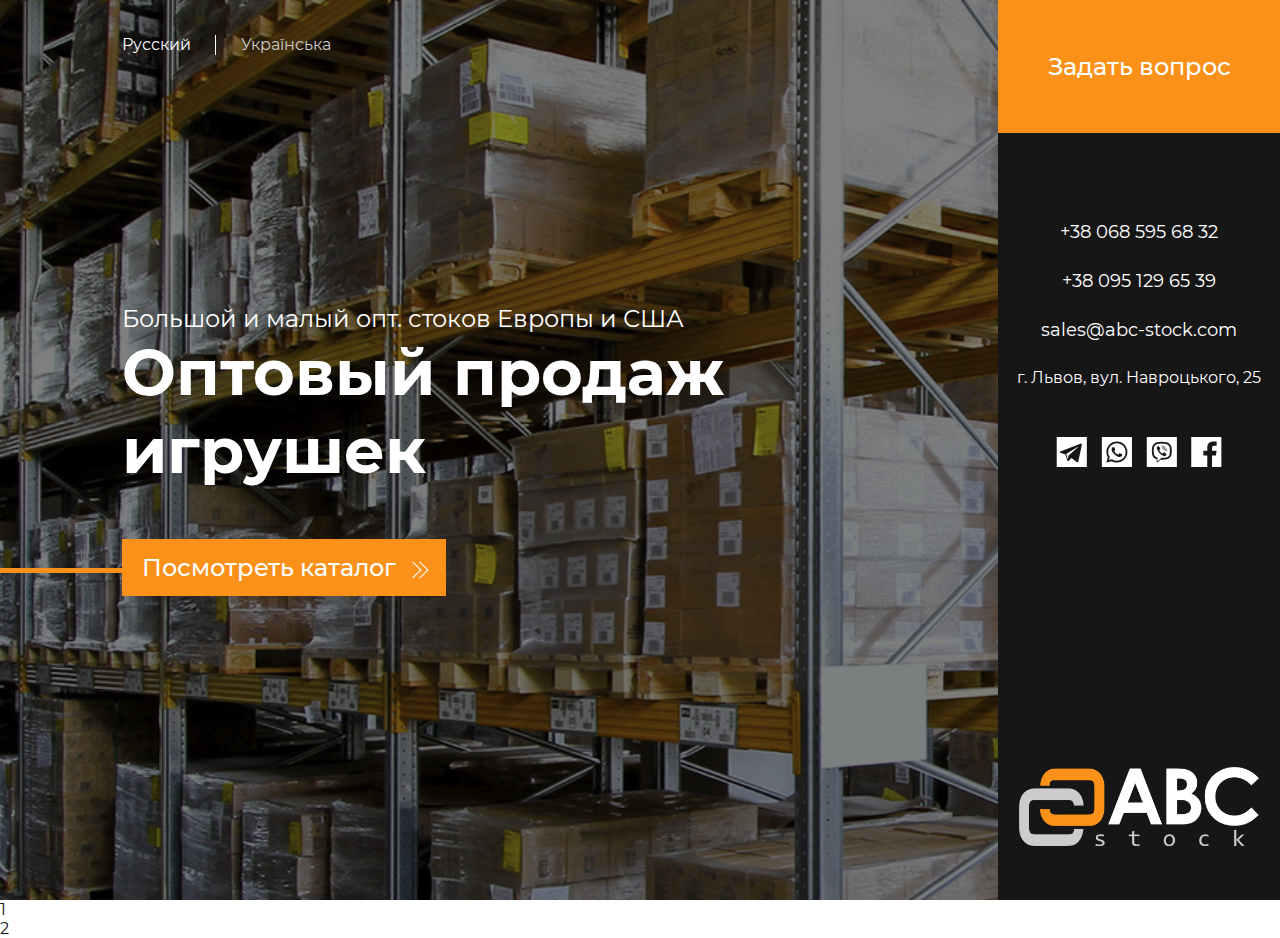
==== index.html @ 7665bb8b "Первый екран full hd" ====
<!DOCTYPE html>
<html lang="en">
<head>
	<meta charset="utf-8">
	<!-- <base href="/"> -->

	<title>ABC</title>
	<meta name="description" content="">

	<meta http-equiv="X-UA-Compatible" content="IE=edge">
	<meta name="viewport" content="width=device-width, initial-scale=1, maximum-scale=1">
	
	<!-- Template Basic Images Start -->
	<meta property="og:image" content="path/to/image.jpg">
	<link rel="icon" href="img/favicon/favicon.ico">
	<link rel="apple-touch-icon" sizes="180x180" href="img/favicon/apple-touch-icon-180x180.png">
	<!-- Template Basic Images End -->
	
	<!-- Custom Browsers Color Start -->
	<meta name="theme-color" content="#fc7700">
	<!-- Custom Browsers Color End -->
	<meta name="apple-mobile-web-app-capable" content="yes">
    <meta name="apple-mobile-web-app-status-bar-style" content="#fc7700">

	<!--Style-->
	<link rel="stylesheet" href="css/style.css">
</head>
<body>
	<header>
		<div class="firt_screen_wrapper">
			<div class="custom_row">
				<div class="firt_screen_left column" style="background-image: url('img/main_page.png')">
					<div class="firt_screen_left_rapper">
						<div class="lang_panel">
							<form>
								<div class="lang_panel_wrapper">
									<div class="lang_panel_wrapper-items">
										<label class="lang_label">
											<input type="radio" name="lang" checked>
											<span class="lang_title">Русский</span>
										</label>
									</div>
									<div class="lang_panel_wrapper-items">
										<label class="lang_label">
											<input type="radio" name="lang">
											<span class="lang_title">Українська</span>
										</label>
									</div>
								</div>
							</form>
						</div>
						<div class="firt_screen_left_text">
							<div class="firt_screen_left_text_small">
								Большой и малый опт. стоков Европы и США
							</div>
							<h1>
								Оптовый продаж игрушек
							</h1>
							<div class="button_wrapper">
								<a href="#" class="btn_orange">
									Посмотреть каталог
									<span class="btn_orange_icon icon"></span>
								</a>
							</div>
						</div>
					</div>
				</div>
				<div class="firt_screen_right column">
					<div class="firt_screen_right_wrapper">
						<a href="#" class="orange_link">
							Задать вопрос
						</a>
						<div class="firt_screen_bottom-with-social">
							<div class="social_and_contacts">
								<div class="contacts-header_wrapper">
									<ul class="contacts-header-list list-style-delate">
										<li>
											<a href="tel:0685956832">+38 068 595 68 32</a>
										</li>
										<li>
											<a href="tel:0685956832">+38 095 129 65 39</a>
										</li>
										<li>
											<a href="mailto:sales@abc-stock.com">	sales@abc-stock.com
											</a>
										</li>
										<li>
											<address>
												г. Львов, вул. Навроцького, 25
											</address>
										</li>
									</ul>
								</div>
								<div class="social">
									<ul class="social-list list-style-delate list-vertival">
										<li>
											<a href="#">
												<svg xmlns="http://www.w3.org/2000/svg" width="31" height="30" viewBox="0 0 31 30"><g><g><g><path fill="#fff" d="M21.614 9.899l-11.038 6.846a.502.502 0 0 0-.215.576l1.48 4.771c.032.1.178.087.19-.018l.36-3.199a.502.502 0 0 1 .166-.32l9.347-8.266c.224-.198-.036-.548-.29-.39z"/></g><g><path fill="#fff" d="M25.817 7.82L22.38 24.247a1.083 1.083 0 0 1-1.7.65l-5.188-3.807-2.644 2.7a.878.878 0 0 1-1.465-.351l-1.909-6.056-5.113-1.51c-.671-.198-.711-1.133-.06-1.387l20.125-7.843a1.035 1.035 0 0 1 1.39 1.177zM.73 0v30.094h30.094V0z"/></g></g></g></svg>
											</a>
										</li>
										<li>
											<a href="#">
												<svg xmlns="http://www.w3.org/2000/svg" width="31" height="30" viewBox="0 0 31 30"><g><g><g><path fill="#fff" d="M21.256 17.705l-.109.508a2.202 2.202 0 0 1-.958 1.398c-.624.4-1.433.595-2.462.305-3.191-.903-4.996-3.016-5.965-4.337-.968-1.32-1.343-2.641-1.1-3.72.162-.723.69-1.278 1.021-1.565a.825.825 0 0 1 .587-.2l.682.036c.134.008.252.09.305.214l.994 2.325a.353.353 0 0 1-.058.37l-.865 1a.261.261 0 0 0-.033.292c1.14 2.194 3.215 3.063 3.835 3.281a.259.259 0 0 0 .29-.087l.906-1.173c.1-.13.278-.174.427-.105l2.305 1.063c.15.07.233.233.198.395zm-5.352-11.41c-4.812 0-8.728 3.915-8.728 8.727 0 1.677.477 3.306 1.379 4.71l.216.337-.849 3.015 3.12-.803.321.196a8.71 8.71 0 0 0 4.541 1.273c4.813 0 8.728-3.915 8.728-8.728 0-4.812-3.915-8.727-8.728-8.727z"/></g><g><path fill="#fff" d="M15.904 25.533c-1.806 0-3.574-.462-5.138-1.34l-5.4 1.39 1.475-5.236a10.478 10.478 0 0 1-1.448-5.325c0-5.795 4.716-10.51 10.511-10.51 5.796 0 10.51 4.715 10.51 10.51 0 5.796-4.714 10.511-10.51 10.511zM.844 0v30.094h30.094V0z"/></g></g></g></svg>
											</a>
										</li>
										<li>
											<a href="#">
												<svg xmlns="http://www.w3.org/2000/svg" width="31" height="30" viewBox="0 0 31 30"><g><g><g><path fill="#fff" d="M20.503 14.308c-.193.002-.28-.16-.293-.333-.024-.343-.042-.688-.089-1.028-.25-1.796-1.682-3.282-3.47-3.601-.269-.048-.544-.061-.817-.09-.172-.018-.398-.028-.436-.242-.032-.18.12-.323.29-.332.047-.003.094 0 .14 0l.036.001c2.396.082 4.359 1.678 4.78 4.05.073.407.099.822.131 1.234.014.174-.085.338-.272.34zm-3.091-3.451a3.29 3.29 0 0 0-.912-.28c-.137-.023-.276-.037-.414-.056-.167-.023-.257-.13-.249-.295.008-.154.12-.265.289-.256.553.031 1.088.151 1.58.412 1 .53 1.572 1.366 1.739 2.482.007.05.02.101.023.152.01.125.015.25.025.416-.004.03-.006.1-.024.168-.064.242-.43.272-.515.028a.729.729 0 0 1-.029-.233c0-.511-.112-1.021-.37-1.466a2.728 2.728 0 0 0-1.143-1.072zm.581 2.517a.367.367 0 0 1-.026-.002c-.184-.006-.284-.115-.304-.291-.015-.13-.026-.26-.057-.385a1.084 1.084 0 0 0-.4-.628 1.042 1.042 0 0 0-.325-.157c-.148-.043-.302-.031-.45-.067-.16-.04-.249-.17-.224-.32a.29.29 0 0 1 .306-.233c.935.068 1.603.551 1.698 1.652.007.077.015.16-.002.234a.24.24 0 0 1-.216.197zm2.38 4.297c-.261.555-.642 1.017-1.19 1.312-.155.083-.34.11-.515.164-.201-.062-.393-.103-.57-.176-1.844-.765-3.54-1.752-4.885-3.264-.764-.86-1.362-1.832-1.868-2.86-.24-.487-.441-.993-.647-1.496-.188-.459.088-.933.38-1.279a3.003 3.003 0 0 1 1.006-.755c.297-.143.59-.06.807.191.47.545.9 1.118 1.25 1.75.215.388.156.862-.233 1.127-.095.064-.181.14-.27.212a.881.881 0 0 0-.202.214.586.586 0 0 0-.04.515c.48 1.318 1.29 2.343 2.617 2.896.212.088.425.191.67.162.41-.047.542-.497.83-.732.28-.23.639-.232.941-.04.302.19.596.396.887.604.286.203.57.403.834.635.254.223.341.516.198.82zm-.045-10.712a24.006 24.006 0 0 0-9.01 0c-1.307.291-2.952 1.867-3.273 3.135a17.232 17.232 0 0 0 0 7.394c.321 1.268 1.966 2.844 3.274 3.135.059.012.101.062.101.121v3.594a.2.2 0 0 0 .344.138l1.707-1.752 1.605-1.647a.122.122 0 0 1 .091-.037 24.03 24.03 0 0 0 5.16-.417c1.308-.291 2.954-1.867 3.275-3.135.536-2.454.536-4.94 0-7.394-.321-1.268-1.966-2.844-3.274-3.135z"/></g><g><path fill="#fff" d="M25.341 17.881l-.006.024c-.48 1.943-2.648 4.029-4.638 4.463l-.022.004a25.859 25.859 0 0 1-6.282.419l-2.198 2.285c-.544.566-1.501.18-1.501-.604v-2.17c-1.916-.547-3.922-2.537-4.383-4.397l-.005-.024a18.99 18.99 0 0 1 0-8.18l.005-.024c.482-1.944 2.649-4.029 4.639-4.463l.023-.004a25.775 25.775 0 0 1 9.702 0l.022.004c1.99.434 4.158 2.52 4.638 4.463l.006.024a18.99 18.99 0 0 1 0 8.18zM.776 0v30.094h30.095V0z"/></g></g></g></svg>
											</a>
										</li>
										<li>
											<a href="#">
												<svg xmlns="http://www.w3.org/2000/svg" width="31" height="30" viewBox="0 0 31 30"><g><g><path fill="#fff" d="M.263 0v30.094H16.29V18.47h-3.918v-4.746h3.918V9.739a5.248 5.248 0 0 1 5.248-5.249h4.096v4.268h-2.93c-.922 0-1.668.746-1.668 1.667v3.3h4.524l-.625 4.745h-3.9v11.624h9.322V0z"/></g></g></svg>
											</a>
										</li>
									</ul>
								</div>
							</div>
							<div class="logo">
								<a href="#">
									<img src="img/logo.svg" alt="">
								</a>
							</div>
						</div>
					</div>
				</div>
			</div>
		</div>
	</header>
	<main>
		1
	</main>
	<footer>2</footer>
<!--Script-->
<script src="js/jquery-3.3.1.min.js"></script>
<script src="js/common.js"></script>
</body>
</html>
---- css/style.css ----
@font-face{
   	font-family: "Montserrat-Regular";
    src: url("../fonts/Montserrat-Regular/Montserrat-Regular.woff");
    font-style: normal;
    font-weight: normal;
}
@font-face{
   	font-family: "Montserrat-Bold";
    src: url("../fonts/Montserrat-Bold/Montserrat-Bold.woff");
    font-style: normal;
    font-weight: normal;
}
@font-face{
   	font-family: "Montserrat-Medium";
    src: url("../fonts/Montserrat-Medium/Montserrat-Medium.woff");
    font-style: normal;
    font-weight: normal;
}
*{
	box-sizing: border-box;
}
html,
body{
	height: 100%;
}
body{
	margin: 0;
	line-height: normal;
	font-size: 16px;
	color: #161616;
	display: flex;
	flex-direction: column;
	min-width: 320px;
	font-family: "Montserrat-Regular";
}
main{
	flex: 1 0 auto;
}
footer{
	flex: 0 0 auto; 
}
.firt_screen_wrapper{
	color: #fff;
}
.container-full{
	max-width: 100%;
	width: 100%;
	padding-left: 15px;
	padding-right: 15px;
}
.container{
	max-width: 1590px;
	margin-left: auto;
	margin-right: auto;
	padding-left: 15px;
	padding-right: 15px;
}
.column{
	max-width: 100%;
	width: 100%;
}
.firt_screen_wrapper .column{
	padding-left: 15px;
	padding-right: 15px;
}
.custom_row{
	display: flex;
	flex-wrap: wrap;
}
.firt_screen_right{
	max-width: 22%
}
.firt_screen_left{
	max-width: 78%;
	position: relative;
	z-index: 1;
	overflow: hidden;
}
.firt_screen_left_rapper{
	height: 100vh;
	min-height: 700px;
	max-height: 980px;
	padding-left: 11%;
	padding-top: 55px;
	padding-bottom: 55px;
	position: relative;
}
.firt_screen_left:after{
	content: " ";
	display: block;
	background-color: rgba(0, 0, 0, 0.5);
	position: absolute;
	height: 100%;
	width: 100%;
	top: 0;
	left: 0;
	z-index: -1;
}
.firt_screen_right{
	background-color: #161616;
}
.firt_screen_left_text_small{
	font-size: 24px;
	color: #fff;
	font-weight: 500;
}
.firt_screen_left_text h1{
	font-size: 64px;
	font-family: "Montserrat-Bold";
	margin: 0;
	margin-bottom: 50px;
}
.btn_orange{
	display: inline-block;
	color: #fff;
	font-size: 24px;
	background-color: #fc9119;
	font-family: "Montserrat-Medium";
	text-decoration: none;
	padding: 14px 50px 14px 20px;
	position: relative;
}
.icon{
	display: inline-block;
}
.btn_orange_icon{
	position: absolute;
	top: 14px;
	right: 20px;
}
.btn_orange:hover .btn_orange_icon{
	animation: arrow-right 1s infinite linear;
}
.btn_orange_icon:before, .btn_orange_icon:after{
	content: " ";
	display: inline-block;
	position: relative;
	width: 11px;
	height: 11px;
	border: 1px solid #fff;
	border-left: none;
	border-top: none;
	transform: rotate(-45deg);
}
.btn_orange_icon:after{
	margin-left: -5px;
}
.firt_screen_left_rapper{
	display: flex;
	align-items: center;
}
.lang_panel{
	position: absolute;
	top: 35px;
	left: 11%;
}
.firt_screen_left_text{
	width: 100%;
}
.lang_panel_wrapper{
	display: flex;
	flex-wrap: wrap;
	align-items: center;
	margin: -7px -25px;
}
.lang_panel_wrapper-items{
	position: relative;
	padding: 7px 25px;
}
.lang_panel_wrapper .lang_panel_wrapper-items:after{
	content: " ";
	height: 20px;
	width: 1px;
	background: #fff;
	display: inline-block;
	position: absolute;	
	top: 50%;
	right: 0;
	transform: translate(0, -50%);
}
.lang_panel_wrapper .lang_panel_wrapper-items:last-child:after{
	display: none;
}
.lang_label{
	position: relative;
}
.lang_label input{
	visibility: hidden;
	opacity: 0;
	z-index: -1;
	margin: 10px 0 0 7px;
	position: absolute;
}
.lang_title{
	cursor: pointer;
	display: inline-block;
	color: #cccccc;
}
.lang_label input:checked + .lang_title{
	color: #fff;
}
.button_wrapper:after{
    content: " ";
    display: block;
    height: 5px;
    width: 30%;
    background: #fc9119;
    position: absolute;
    left: -30%;
    top: 50%;
}
.button_wrapper{
	position: relative;
}
.orange_link{
	display: block;
	margin: 0px -15px;
	text-align: center;
	line-height: 133px;
	font-size: 24px;
	font-family: "Montserrat-Medium";
	color: #fff;
	text-decoration: none;
	background: #fc9119;
	height: 133px;
}
.list-style-delate{
	list-style: none;
	padding-left: 0;
	margin: 0;
	padding-left: 0;
}
.list-vertival{
	display: flex;
	flex-wrap: wrap;
}
.social-list{
	margin: -7px;
	justify-content: center;
}
.social-list a{
	display: block;
	font-size: 0;
}
.social-list li{
	padding: 7px;
}
.contacts-header-list a{
	display: inline-block;
	color: #FFF;
	font-size: 18px;
	text-decoration: none;
}
.contacts-header-list li{
	margin-bottom: 27px;
	text-align: center;
}
.contacts-header-list li:last-child{
	margin-bottom: 0;
}
.contacts-header-list address{
	font-style: normal;
}
.logo{
	text-align: center;
}
.firt_screen_bottom-with-social{
	height: calc(100% - 133px);
	display: flex;
	flex-direction: column;
	justify-content: space-between;
	padding: 20% 0;
	padding-top: 35%;
}
.firt_screen_right_wrapper{
	height: 100%;
}
.contacts-header_wrapper{
	margin-bottom: 50px;
}
@keyframes arrow-right {
  50% {
    transform: translateX(20%);
  }
  100% {
    transform: translateX(0);
  }
}
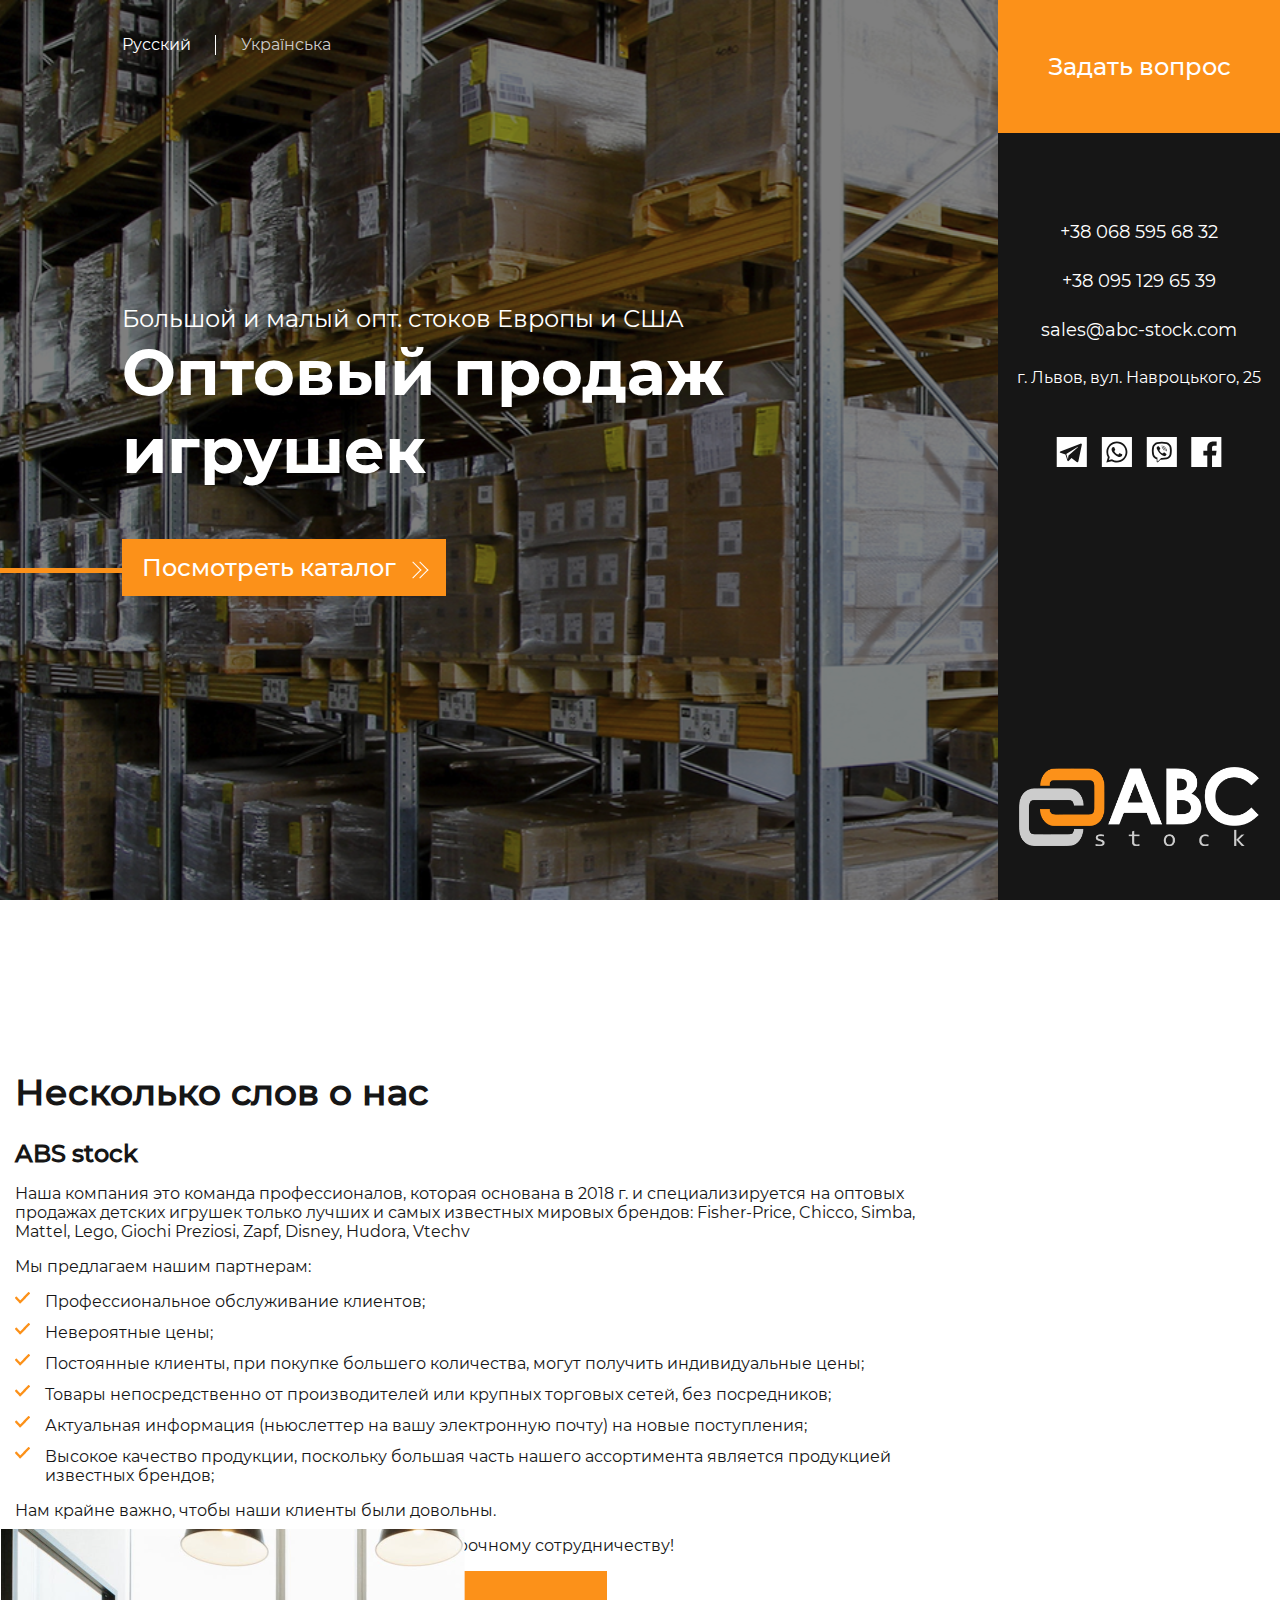
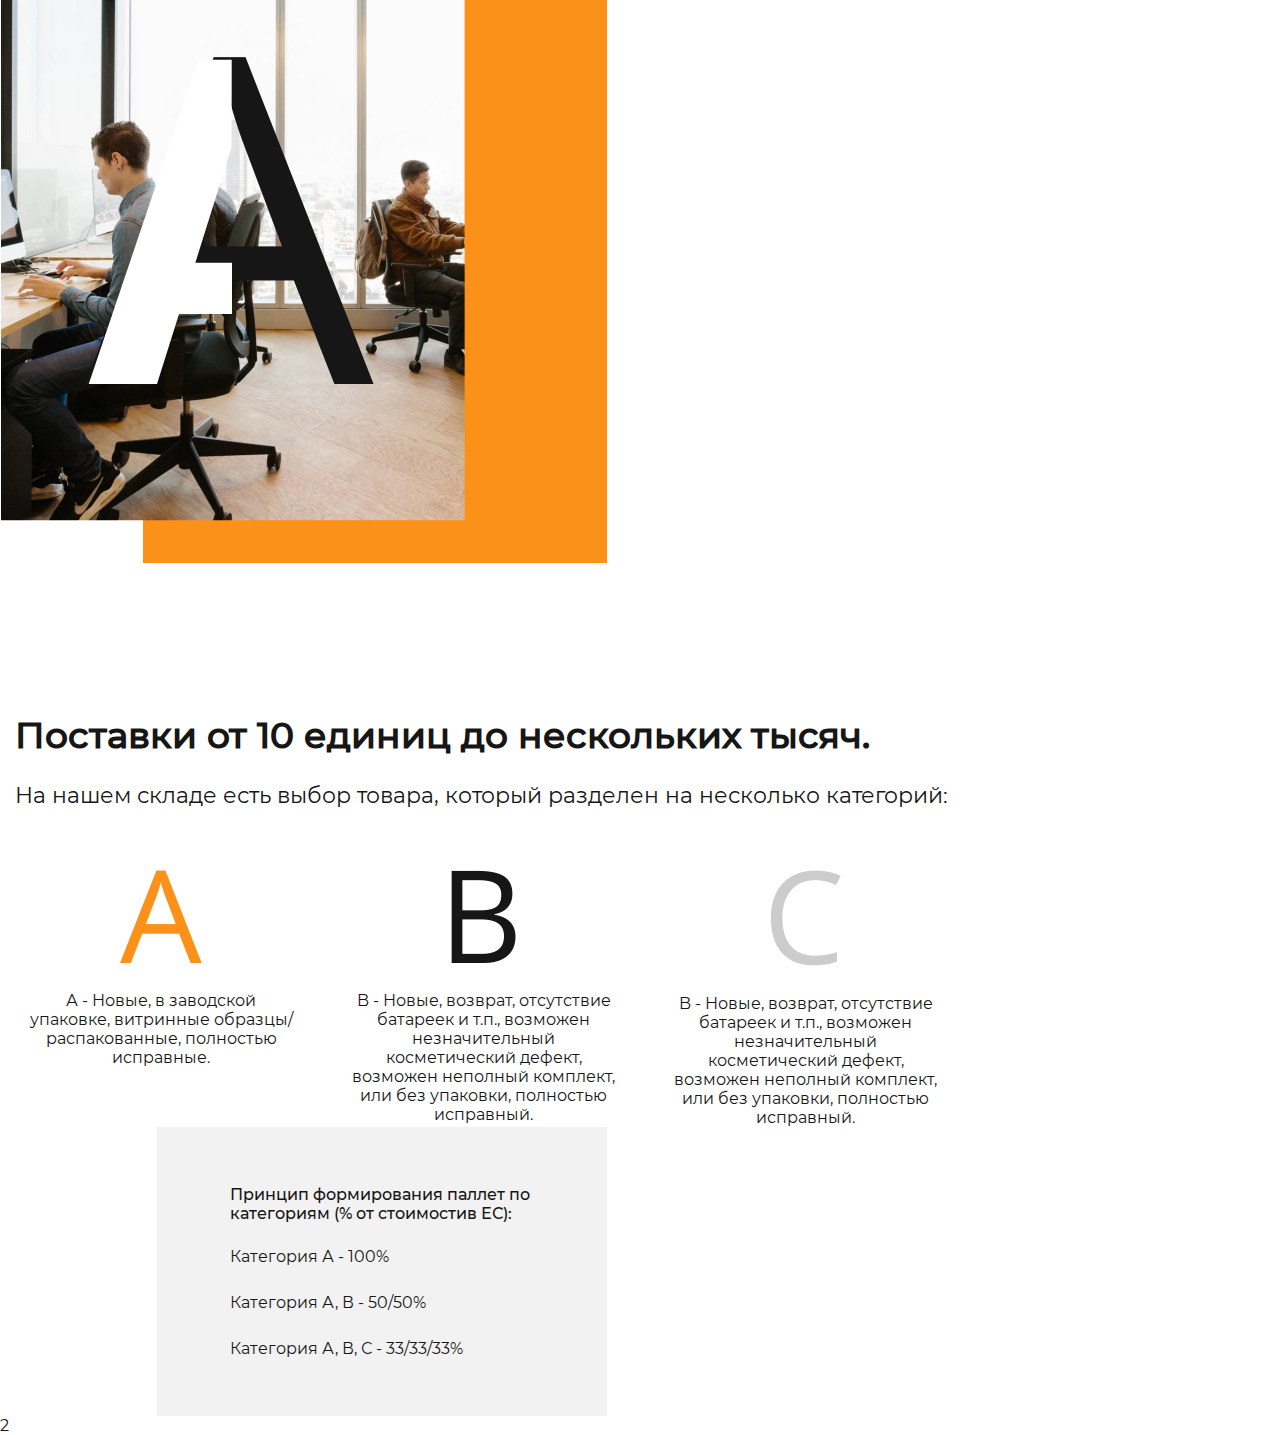
==== commit f038ec55: "Первые два екрана main" ====
--- a/index.html
+++ b/index.html
@@ -128,7 +128,144 @@
 		</div>
 	</header>
 	<main>
-		1
+		<section class="s-about">
+			<div class="section_wrapper">
+			<div class="line_orange"></div>
+			<div class="container background-white">
+				<div class="custom_row">
+					<div class="custon_col-8 column list-stly-yellow">
+						<div class="section_title">
+							<h2>Несколько слов о нас</h2>
+						</div>
+						<div class="about_us_content">
+							<h3>ABS stock</h3>
+							<p>
+								Наша компания это команда профессионалов, которая основана в 2018 г. и специализируется на оптовых 
+								продажах детских игрушек только лучших и самых известных мировых брендов: Fisher-Price, Chicco, Simba, 
+								Mattel, Lego, Giochi Preziosi, Zapf, Disney, Hudora, Vtechv
+							</p>
+							<p>
+								Мы предлагаем нашим партнерам:
+							</p>
+							<ul>
+								<li>
+									Профессиональное обслуживание клиентов;
+								</li>
+								<li>
+									Невероятные цены;
+								</li>
+								<li>
+									Постоянные клиенты, при покупке большего количества, могут получить индивидуальные цены;
+								</li>
+								<li>
+									Товары непосредственно от производителей или крупных торговых сетей, без посредников;
+								</li>
+								<li>
+									Актуальная информация (ньюслеттер на вашу электронную почту) на новые поступления;
+								</li>
+								<li>
+									Высокое качество продукции, поскольку большая часть нашего ассортимента является продукцией 
+									известных брендов;
+								</li>
+							</ul>
+							<p>
+								Нам крайне важно, чтобы наши клиенты были довольны.
+							</p>
+							<p>
+								Поэтому приглашаем Вас к плодотворному и долгосрочному сотрудничеству!
+							</p>
+						</div>
+					</div>
+					<div class="custon_col-4 column about-us-image">
+						<div class="about-us-image-wrapper">
+							<div class="about-us-img" style="background-image: url('img/3-layers.png')">
+							</div>
+							<div class="about-us-img-background"></div>
+						</div>
+					</div>
+				</div>
+			</div>
+			</div>
+		</section>
+		<section class="s-products">
+			<div class="section_wrapper">
+				<div class="line_orange"></div>
+				<div class="container background-white">
+					<div class="custom_row">
+						<div class="column">
+							<div class="section_title">
+								<h2>Поставки от 10 единиц до нескольких тысяч.</h2>
+								<p>На нашем складе есть выбор товара, который разделен на несколько категорий:</p>
+							</div>
+						</div>
+					</div>
+				</div>
+				<div class="container about_products_container">
+					<div class="custom_row">
+						<div class="custon_col-8 about_products_column column">
+							<div class="custom_row">
+								<div class="about_products_item">
+									<div class="about_products_item_wrapper">
+										<div class="about_products_item_wrapper-img">
+											<img src="img/A.png" alt="">
+										</div>
+										<div class="about_products_item_wrapper-text">
+											А - Новые, в заводской упаковке, 
+											витринные образцы/
+											распакованные, полностью 
+											исправные.
+										</div>
+									</div>
+								</div>
+								<div class="about_products_item">
+									<div class="about_products_item_wrapper">
+										<div class="about_products_item_wrapper-img">
+											<img src="img/B.png" alt="">
+										</div>
+										<div class="about_products_item_wrapper-text">
+											B - Новые, возврат, отсутствие 
+											батареек и т.п., возможен 
+											незначительный косметический 
+											дефект, возможен неполный 
+											комплект, или без упаковки, 
+											полностью исправный.
+										</div>
+									</div>
+								</div>
+								<div class="about_products_item">
+									<div class="about_products_item_wrapper">
+										<div class="about_products_item_wrapper-img">
+											<img src="img/C.png" alt="">
+										</div>
+										<div class="about_products_item_wrapper-text">
+											B - Новые, возврат, отсутствие 
+											батареек и т.п., возможен 
+											незначительный косметический 
+											дефект, возможен неполный 
+											комплект, или без упаковки, 
+											полностью исправный.
+										</div>
+									</div>
+								</div>
+							</div>	
+						</div>
+						<div class="custon_col-4 column price_column">
+							<div class="price_wrapper">
+								<p>
+									Принцип формирования паллет по 
+									категориям (% от стоимостив ЕС):
+								</p>
+								<ul class="categoria_price_list list-style-delate">
+									<li>Категория А - 100%</li>
+									<li>Категория А, В - 50/50%</li>
+									<li>Категория А, В, С - 33/33/33%</li>
+								</ul>
+							</div>
+						</div>
+					</div>
+				</div>
+			</div>
+		</section>
 	</main>
 	<footer>2</footer>
 <!--Script-->
--- a/css/style.css
+++ b/css/style.css
@@ -278,6 +278,25 @@
 .contacts-header_wrapper{
 	margin-bottom: 50px;
 }
+.half-col{
+	max-width: 50%
+}
+.section_title h2{
+	font-size: 36px;
+	font-family: "Montserrat-Medium";
+	color: #161616;
+	margin: 0;
+}
+.s-about{
+	padding-top: 170px;
+	padding-bottom: 150px;
+}
+.about_us_content h3{
+	margin: 0;
+	margin-bottom: 15px;
+	font-size: 24px;
+	font-family: "Montserrat-Medium";
+}
 @keyframes arrow-right {
   50% {
     transform: translateX(20%);
@@ -285,4 +304,143 @@
   100% {
     transform: translateX(0);
   }
+}
+.section_title{
+	margin-bottom: 25px;
+}
+.about_us_content ul li,
+.about_us_conten p{
+	font-size: 16px;
+	color: #161616;
+	margin: 0;
+	margin-bottom: 15px;
+}
+.list-stly-yellow ul{
+	padding-left: 0;
+	margin: 0;
+	list-style: none;
+}
+.list-stly-yellow ul li{
+	padding-left: 30px;
+	position: relative;
+	margin-bottom: 12px;
+}
+.list-stly-yellow ul li:last-child{
+	margin-bottom: 0;
+}
+.list-stly-yellow ul li:before{
+	content: " ";
+	width: 15px;
+	height: 12px;
+	display: block;
+	background-image: url('../img/checked.png');
+	background-repeat: no-repeat;
+	background-size: contain;
+	position: absolute;
+	left: 0;
+	top: 0;
+}
+.about-us-img{
+	background-size: cover;
+	width: 464px;
+	height: 592px;
+	position: absolute;
+	right: 142px;
+	top: -42px;
+}
+section .custom_row{
+	margin-left: -15px;
+	margin-right: -15px;
+}
+section .column{
+	padding-left: 15px;
+	padding-right: 15px;
+}
+.custon_col-8{
+	max-width: 968px;
+}
+.custon_col-4{
+	max-width: 622px;
+}
+.about-us-img-background{
+	background: #fc9119;
+	width: 464px;
+	height: 592px;
+}
+.about-us-image-wrapper{
+	position: relative;
+	max-width: 464px;
+	margin-left: auto;
+}
+.background-white{
+	background: #fff;
+}
+.line_orange{
+	height: 5px;
+	background: #fc9119;
+	width: 50%;
+	position: absolute;
+	left: 0;
+	top: 20px;
+}
+.line_orange{
+	top: 20px;
+}
+.section_wrapper{
+	position: relative;
+}
+section{
+	position: relative;
+	overflow: hidden;
+}
+section .container{
+	position: relative;
+}
+.section_title p{
+	font-size: 22px;
+	margin: 0;
+	margin-top: 25px;
+}
+.about_products_item_wrapper{
+	max-width: 265px;
+	margin-left: auto;
+	margin-right: auto;
+}
+.about_products_item_wrapper-text{
+	color: #161616;
+	text-align: center;
+}
+.about_products_item_wrapper-img{
+	text-align: center;
+	margin-bottom: 24px;
+}
+.about_products_item{
+	max-width: 33.3%;
+	width: 100%;
+	padding-left: 15px;
+	padding-right: 15px;
+}
+.about_products_container{
+	margin-top: 36px;
+}
+.price_wrapper{
+	background: #f2f2f2;
+	max-width: 450px;
+	margin-left: auto;
+	padding: 58px 73px;
+}
+.price_wrapper p{
+	font-size: 16px;
+	font-family: "Montserrat-Medium";
+	margin: 0;
+	margin-bottom: 24px;
+}
+.categoria_price_list{
+	font-size: 16px;
+}
+.categoria_price_list li{
+	margin-bottom: 27px;
+}
+.categoria_price_list li:last-child{
+	margin-bottom: 0;
 }